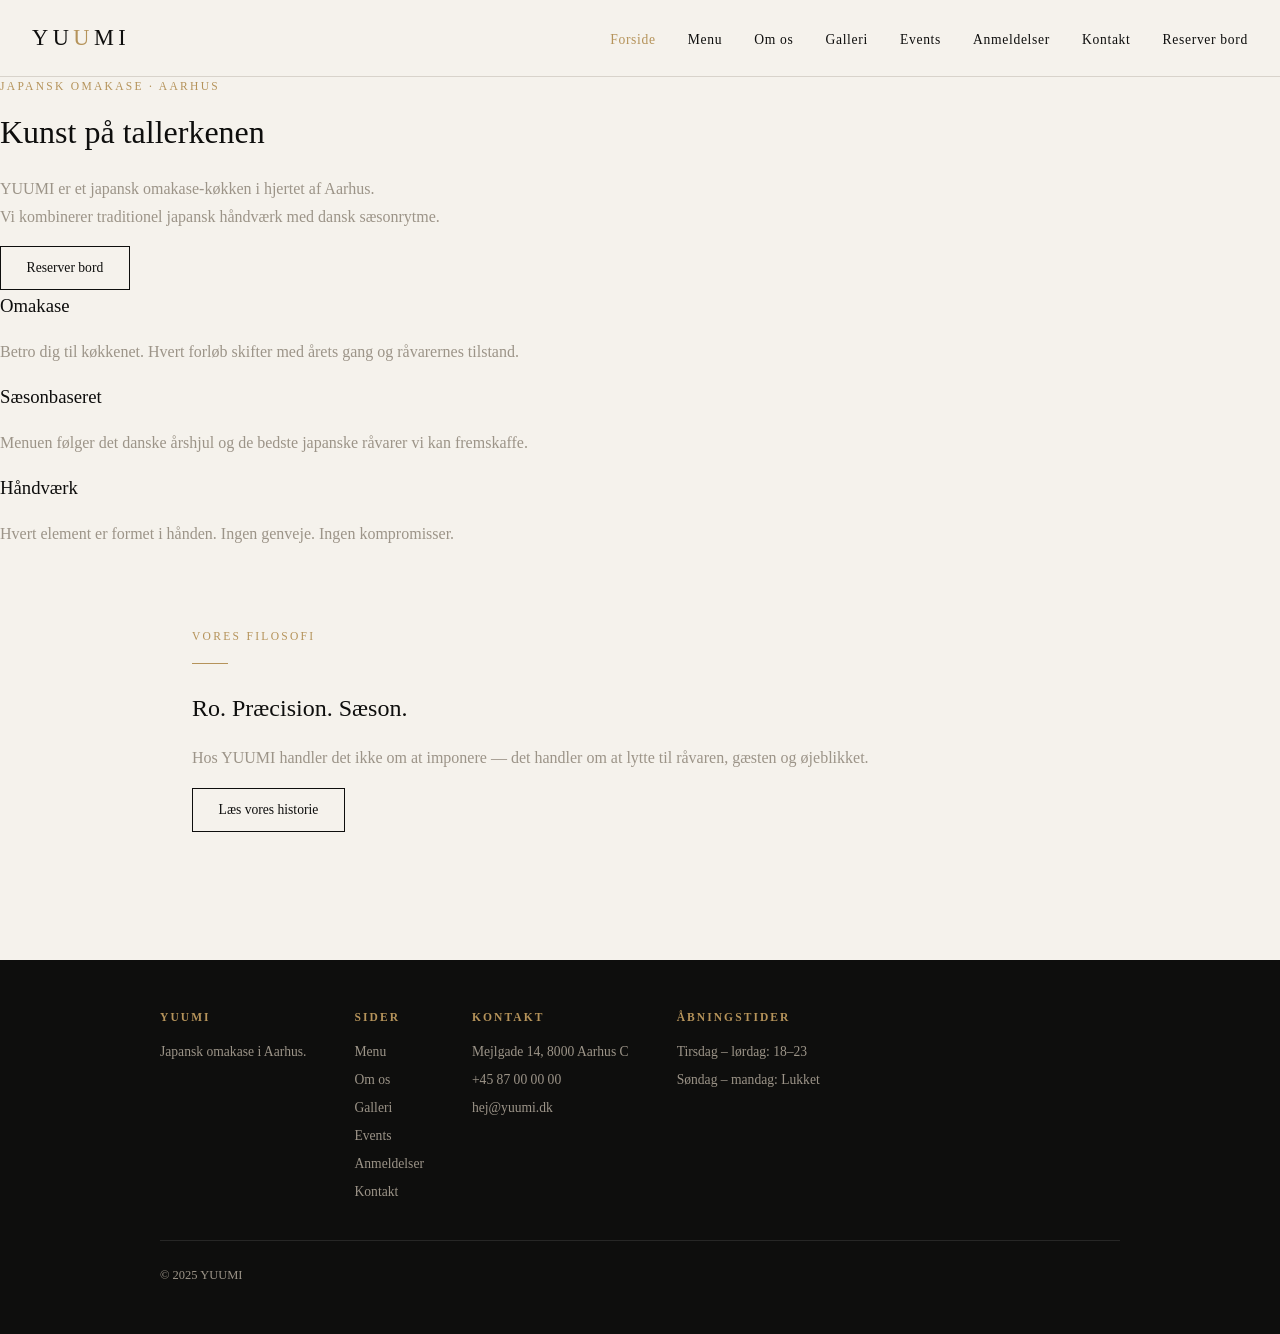
==== Kode/index.html @ 3afbbabe "Opretter forside og global styling" ====
<!DOCTYPE html>
<html lang="da">
<head>
  <meta charset="UTF-8" />
  <meta name="viewport" content="width=device-width, initial-scale=1.0" />
  <title>YUUMI — Japansk Omakase</title>
  <link rel="stylesheet" href="main.css" />
  <link rel="stylesheet" href="pages.css" />
</head>
<body>

  <nav>
    <a href="index.html" class="logo">YU<span>U</span>MI</a>
    <ul>
      <li><a href="index.html" class="active">Forside</a></li>
      <li><a href="menu.html">Menu</a></li>
      <li><a href="about.html">Om os</a></li>
      <li><a href="gallery.html">Galleri</a></li>
      <li><a href="events.html">Events</a></li>
      <li><a href="reviews.html">Anmeldelser</a></li>
      <li><a href="contact.html">Kontakt</a></li>
      <li><a href="booking.html">Reserver bord</a></li>
    </ul>
  </nav>

  <div class="page-hero">
    <span class="label">Japansk Omakase · Aarhus</span>
    <h1>Kunst på tallerkenen</h1>
    <p>YUUMI er et japansk omakase-køkken i hjertet af Aarhus.<br>Vi kombinerer traditionel japansk håndværk med dansk sæsonrytme.</p>
    <a href="booking.html" class="btn">Reserver bord</a>
  </div>

  <div class="features">
    <div class="feature">
      <h3>Omakase</h3>
      <p>Betro dig til køkkenet. Hvert forløb skifter med årets gang og råvarernes tilstand.</p>
    </div>
    <div class="feature">
      <h3>Sæsonbaseret</h3>
      <p>Menuen følger det danske årshjul og de bedste japanske råvarer vi kan fremskaffe.</p>
    </div>
    <div class="feature">
      <h3>Håndværk</h3>
      <p>Hvert element er formet i hånden. Ingen genveje. Ingen kompromisser.</p>
    </div>
  </div>

  <div class="container">
    <span class="label">Vores filosofi</span>
    <div class="divider"></div>
    <h2>Ro. Præcision. Sæson.</h2>
    <p>Hos YUUMI handler det ikke om at imponere — det handler om at lytte til råvaren, gæsten og øjeblikket.</p>
    <a href="about.html" class="btn">Læs vores historie</a>
  </div>

  <footer>
    <div class="footer-inner">
      <div class="footer-col">
        <h4>YUUMI</h4>
        <p>Japansk omakase i Aarhus.</p>
      </div>
      <div class="footer-col">
        <h4>Sider</h4>
        <a href="menu.html">Menu</a>
        <a href="about.html">Om os</a>
        <a href="gallery.html">Galleri</a>
        <a href="events.html">Events</a>
        <a href="reviews.html">Anmeldelser</a>
        <a href="contact.html">Kontakt</a>
      </div>
      <div class="footer-col">
        <h4>Kontakt</h4>
        <p>Mejlgade 14, 8000 Aarhus C</p>
        <p>+45 87 00 00 00</p>
        <p>hej@yuumi.dk</p>
      </div>
      <div class="footer-col">
        <h4>Åbningstider</h4>
        <p>Tirsdag – lørdag: 18–23</p>
        <p>Søndag – mandag: Lukket</p>
      </div>
    </div>
    <div class="footer-bottom">© 2025 YUUMI</div>
  </footer>

</body>
</html>
---- Kode/main.css ----
/* YUUMI — Global styling (main.css) */

:root {
    --paper:    #F5F2EC;
    --ink:      #0E0E0D;
    --gold:     #B5935A;
    --muted:    #9C9488;
    --linen:    #EDE9E1;
    --hairline: #D8D3CB;
  }
  
  * {
    margin: 0;
    padding: 0;
    box-sizing: border-box;
  }
  
  body {
    background-color: var(--paper);
    color: var(--ink);
    font-family: Georgia, serif;
    font-size: 16px;
    line-height: 1.7;
  }
  
  h1, h2, h3 {
    font-weight: normal;
    margin-bottom: 1rem;
  }
  
  p {
    color: var(--muted);
    margin-bottom: 1rem;
  }
  
  a {
    color: var(--ink);
    text-decoration: none;
  }
  
  a:hover {
    color: var(--gold);
  }
  
  /* Navigation */
  nav {
    background-color: var(--paper);
    border-bottom: 1px solid var(--hairline);
    padding: 1.2rem 2rem;
    display: flex;
    justify-content: space-between;
    align-items: center;
  }
  
  .logo {
    font-size: 1.4rem;
    letter-spacing: 0.2em;
  }
  
  .logo span {
    color: var(--gold);
  }
  
  nav ul {
    list-style: none;
    display: flex;
    gap: 2rem;
  }
  
  nav ul a {
    font-size: 0.85rem;
    letter-spacing: 0.05em;
  }
  
  nav ul a.active {
    color: var(--gold);
  }
  
  /* Indhold */
  .container {
    max-width: 960px;
    margin: 0 auto;
    padding: 4rem 2rem;
  }
  
  .label {
    font-size: 0.72rem;
    letter-spacing: 0.2em;
    text-transform: uppercase;
    color: var(--gold);
    display: block;
    margin-bottom: 0.5rem;
  }
  
  .divider {
    width: 36px;
    height: 1px;
    background-color: var(--gold);
    margin: 1rem 0 1.5rem;
  }
  
  .btn {
    display: inline-block;
    padding: 0.6rem 1.6rem;
    border: 1px solid var(--ink);
    font-size: 0.85rem;
    color: var(--ink);
  }
  
  .btn:hover {
    background-color: var(--ink);
    color: var(--paper);
  }
  
  /* Footer */
  footer {
    background-color: var(--ink);
    padding: 3rem 2rem;
    margin-top: 4rem;
  }
  
  .footer-inner {
    max-width: 960px;
    margin: 0 auto;
    display: flex;
    gap: 3rem;
    flex-wrap: wrap;
  }
  
  .footer-col h4 {
    font-size: 0.72rem;
    letter-spacing: 0.18em;
    text-transform: uppercase;
    color: var(--gold);
    margin-bottom: 0.8rem;
  }
  
  .footer-col p,
  .footer-col a {
    font-size: 0.85rem;
    color: var(--muted);
    display: block;
    margin-bottom: 0.3rem;
  }
  
  .footer-col a:hover {
    color: var(--linen);
  }
  
  .footer-bottom {
    max-width: 960px;
    margin: 2rem auto 0;
    padding-top: 1.5rem;
    border-top: 1px solid rgba(255,255,255,0.1);
    font-size: 0.78rem;
    color: var(--muted);
  }
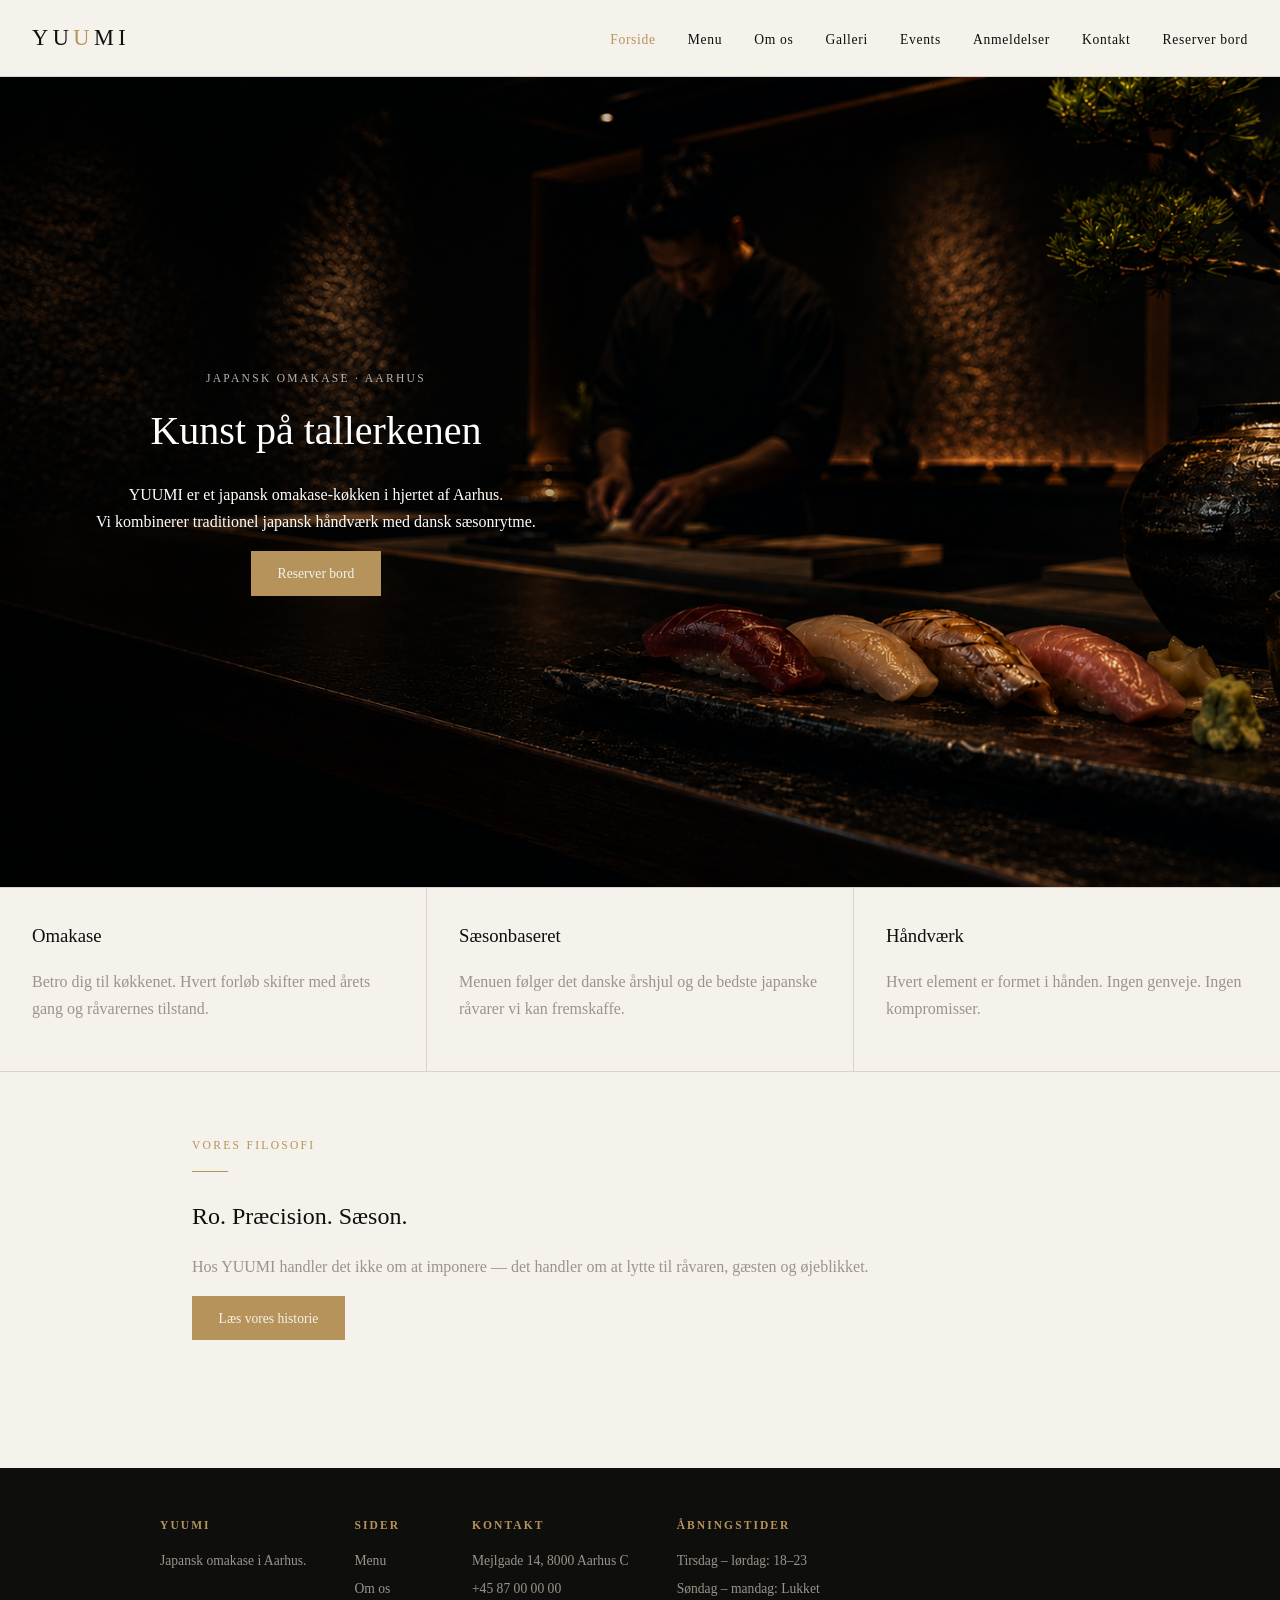
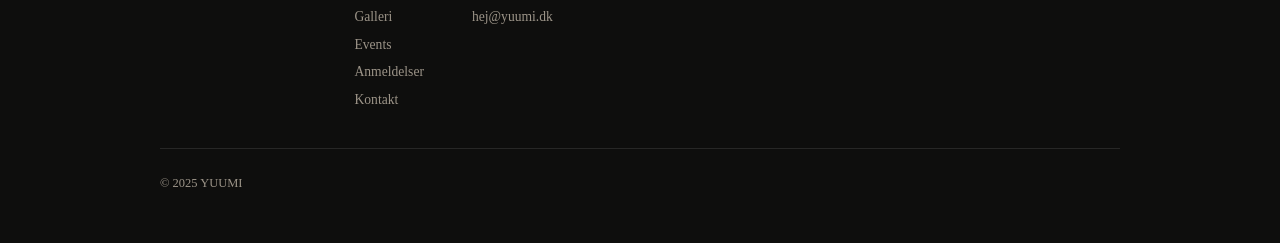
==== commit 0b20e667: "ændret forsiden til en mere "forside feel". Også ændret farven på knappen" ====
--- a/Kode/index.html
+++ b/Kode/index.html
@@ -6,6 +6,41 @@
   <title>YUUMI — Japansk Omakase</title>
   <link rel="stylesheet" href="main.css" />
   <link rel="stylesheet" href="pages.css" />
+  <style>
+    .page-hero {
+      position: relative;
+      min-height: 90vh;
+      background-image: url(../images/yuumi_mainpic.png); 
+      background-size: cover;
+      background-position: center;
+      display: flex;
+      align-items: center;
+      padding: 0 6rem;
+    }
+
+    .page-hero::before {
+      content: '';
+      position: absolute;
+      inset: 0;
+      background: linear-gradient(to right, rgba(0,0,0,0.6) 0%, rgba(0,0,0,0.1) 70%);
+    }
+
+    .page-hero .hero-content {
+      position: relative;
+      z-index: 1;
+      max-width: 520px;
+      color: white;
+    }
+
+    .page-hero .label {
+      color: rgba(255,255,255,0.7);
+    }
+
+    .page-hero h1,
+    .page-hero p {
+      color: white;
+    }
+  </style>
 </head>
 <body>
 
@@ -24,10 +59,12 @@
   </nav>
 
   <div class="page-hero">
-    <span class="label">Japansk Omakase · Aarhus</span>
-    <h1>Kunst på tallerkenen</h1>
-    <p>YUUMI er et japansk omakase-køkken i hjertet af Aarhus.<br>Vi kombinerer traditionel japansk håndværk med dansk sæsonrytme.</p>
-    <a href="booking.html" class="btn">Reserver bord</a>
+    <div class="hero-content">
+      <span class="label">Japansk Omakase · Aarhus</span>
+      <h1>Kunst på tallerkenen</h1>
+      <p>YUUMI er et japansk omakase-køkken i hjertet af Aarhus.<br>Vi kombinerer traditionel japansk håndværk med dansk sæsonrytme.</p>
+      <a href="booking.html" class="btn">Reserver bord</a>
+    </div>
   </div>
 
   <div class="features">
--- a/Kode/main.css
+++ b/Kode/main.css
@@ -102,9 +102,10 @@
   .btn {
     display: inline-block;
     padding: 0.6rem 1.6rem;
-    border: 1px solid var(--ink);
+    border: 1px solid var(--gold);
+    background-color: var(--gold);
     font-size: 0.85rem;
-    color: var(--ink);
+    color: var(--paper);
   }
   
   .btn:hover {
--- a/Kode/pages.css
+++ b/Kode/pages.css
@@ -0,0 +1,198 @@
+/* YUUMI — Sidespecifik styling (pages.css) */
+
+/* Delt hero-stil */
+.page-hero {
+    padding: 4rem 2rem;
+    text-align: center;
+    background-color: var(--linen);
+  }
+  
+  .page-hero h1 {
+    font-size: 2.5rem;
+  }
+  
+  .page-hero {
+  background-image: url('../images/yuumi_mainpic.png');
+  background-size: cover;
+  background-position: center 60%;
+  color: var(--paper)
+  }
+  /* INDEX */
+  .features {
+    display: flex;
+    border-top: 1px solid var(--hairline);
+    border-bottom: 1px solid var(--hairline);
+  }
+  
+  .feature {
+    flex: 1;
+    padding: 2rem;
+    border-right: 1px solid var(--hairline);
+  }
+  
+  .feature:last-child {
+    border-right: none;
+  }
+  
+  /* MENU */
+  .menu-item {
+    display: flex;
+    justify-content: space-between;
+    padding: 0.9rem 0;
+    border-bottom: 1px solid var(--hairline);
+  }
+  
+  .menu-item h4 {
+    font-weight: normal;
+    margin-bottom: 0.2rem;
+  }
+  
+  .menu-item p {
+    font-size: 0.82rem;
+    margin: 0;
+  }
+  
+  .price {
+    color: var(--gold);
+    white-space: nowrap;
+    margin-left: 1rem;
+  }
+  
+  /* GALLERI */
+  .gallery-grid {
+    display: grid;
+    grid-template-columns: repeat(3, 1fr);
+    gap: 1px;
+    background-color: var(--hairline);
+  }
+  
+  .gallery-item {
+    background-color: var(--linen);
+    height: 200px;
+    display: flex;
+    flex-direction: column;
+    align-items: center;
+    justify-content: center;
+    font-size: 2.5rem;
+    color: var(--gold);
+  }
+  
+  .gallery-item p {
+    font-size: 0.75rem;
+    letter-spacing: 0.1em;
+    text-transform: uppercase;
+    color: var(--muted);
+    margin: 0.5rem 0 0;
+  }
+  .gallery-item img {
+  width: 100%;
+  height: 100%;
+  object-fit: cover;
+  display: block;
+  }
+
+
+  /* ANMELDELSER */
+  .stats {
+    display: flex;
+    text-align: center;
+    border-bottom: 1px solid var(--hairline);
+  }
+  
+  .stat {
+    flex: 1;
+    padding: 2rem;
+    border-right: 1px solid var(--hairline);
+  }
+  
+  .stat:last-child {
+    border-right: none;
+  }
+  
+  .stat-number {
+    display: block;
+    font-size: 2.5rem;
+    color: var(--gold);
+  }
+  
+  .stat-label {
+    font-size: 0.75rem;
+    letter-spacing: 0.12em;
+    text-transform: uppercase;
+    color: var(--muted);
+  }
+  
+  .review-card {
+    padding: 2rem;
+    border-bottom: 1px solid var(--hairline);
+  }
+  
+  .review-stars {
+    color: var(--gold);
+    margin-bottom: 0.5rem;
+  }
+  
+  .review-text {
+    font-style: italic;
+    color: var(--ink);
+    margin-bottom: 0.5rem;
+  }
+  
+  .review-author {
+    font-size: 0.78rem;
+    color: var(--muted);
+  }
+  
+  /* EVENTS */
+  .event-types {
+    display: grid;
+    grid-template-columns: repeat(3, 1fr);
+    gap: 1px;
+    background-color: var(--hairline);
+    margin-top: 2rem;
+  }
+  
+  .event-type {
+    background-color: var(--paper);
+    padding: 2rem;
+  }
+  
+  .event-listing {
+    display: flex;
+    align-items: center;
+    gap: 2rem;
+    padding: 1.5rem 0;
+    border-bottom: 1px solid var(--hairline);
+  }
+  
+  .event-date {
+    text-align: center;
+    min-width: 44px;
+  }
+  
+  .event-day {
+    font-size: 1.8rem;
+    color: var(--gold);
+    line-height: 1;
+  }
+  
+  .event-month {
+    font-size: 0.65rem;
+    letter-spacing: 0.12em;
+    text-transform: uppercase;
+    color: var(--muted);
+  }
+  
+  /* KONTAKT — åbningstider */
+  .hours-row {
+    display: flex;
+    justify-content: space-between;
+    padding: 0.5rem 0;
+    border-bottom: 1px solid var(--hairline);
+    font-size: 0.9rem;
+  }
+  
+  .hours-row span:first-child {
+    color: var(--muted);
+  }
+  
